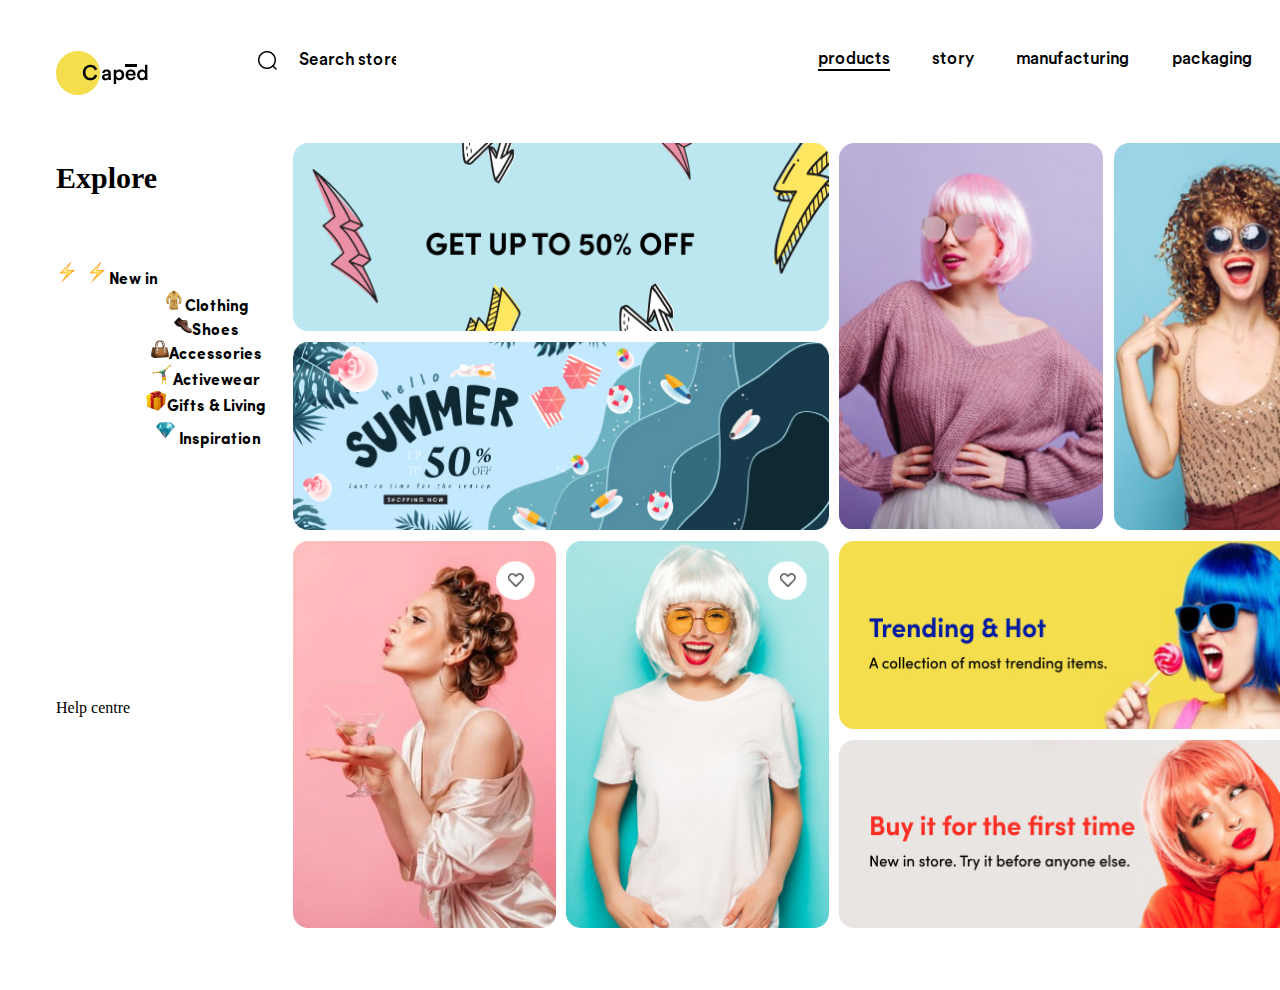
==== Week6/caped.html @ cd69f14c "Выполняю д/з" ====
<!DOCTYPE html>
<html lang="en">

<head>
    <meta charset="UTF-8">
    <meta http-equiv="X-UA-Compatible" content="IE=edge">
    <meta name="viewport" content="width=device-width, initial-scale=1.0">
    <title>Caped</title>
    <link rel="shortcut icon" href="assets/images/caped/Ellipse 1.svg">
    <link rel="stylesheet" href="assets/css/normalize.css">
    <link rel="stylesheet" href="assets/css/caped.css">
</head>

<body>
    <header class="header">
        <div class="div1">
            <img src="assets/images/caped/search.png" alt="search">
            <input type="search" name="search" value="Search store" class="input">
        </div>
        <div class="div2">
            <ul class="ul">
                <li><a href="">products</a></li>
                <li><a href="">story</a></li>
                <li><a href="">manufacturing</a></li>
                <li><a href="">packaging</a></li>
            </ul>
            <img src="assets/images/caped/Rectangle 4.svg" alt="line">
        </div>
        <div class="div3">
            <button type="button" class="button">
                <img src="assets/images/caped/basket.svg" alt="basket">
            </button>
            <button type="button" class="button">
                <img src="assets/images/caped/person.svg" alt="person">
            </button>
        </div>

    </header>
    <aside class="aside">
        <img src="assets/images/caped/Group 1.png" alt="logo">
        <h1 class="h1">Explore</h1>
        <div class="div4">
            <ul class="ul1">
                <li class="a">New in</li>
                <li class="b">Clothing</li>
                <li class="c">Shoes</li>
                <li class="d">Accessories</li>
                <li class="e">Activewear</li>
                <li class="f">Gifts & Living</li>
                <li class="g">Inspiration</li>
            </ul>
            <div>
                <img src="" alt="">
                <p>Help centre</p>
            </div>
        </div>
    </aside>
    <main class="main">
        <img src="assets/images/caped/W1.jpg" alt="image" class="img1">
        <img src="assets/images/caped/W7.jpg" alt="image" class="img2">
        <img src="assets/images/caped/W8.jpg" alt="image" class="img3">
        <img src="assets/images/caped/W2.jpg" alt="image" class="img4">
        <img src="assets/images/caped/W3.jpg" alt="image" class="img5">
        <img src="assets/images/caped/W4.png" alt="image" class="img6">
        <img src="assets/images/caped/W5.jpg" alt="image" class="img7">
        <img src="assets/images/caped/W6.png" alt="image" class="img8">
    </main>

</body>

</html>
---- Week6/assets/css/caped.css ----
body {
    display: grid;
    height: 990px;
    grid-template-columns: 20% 1fr;
    grid-template-rows: 143px 1fr;
}

.header {
    display: grid;
    height: 143px;
    grid-template-columns: 158px 1fr 434px 123px;
    grid-area: 1/2/1/3;
    box-sizing: border-box;
    margin-right: 52px;
    padding-top: 49px;
}

.div1 {
    display: flex;
    box-sizing: border-box;
    width: 158px;
    height: 198;
    justify-content: space-between;
    align-items: flex-start;
}

.input {
    width: 117px;
    border: 0;
    font-family: Circular Std, serif;
    font-style: normal;
    font-weight: normal;
    font-size: 17px;
}

.input::-ms-clear {
    display: none;
}

@font-face {
    font-family: 'Circular Std';
    src: local('Circular Std Medium'), local('Circular-Std-Medium'),
        url('/Week6/assets/fonts/CircularStd-Medium/CircularStd-Medium.woff2') format('woff2');
    font-weight: 500;
    font-style: normal;
}

.div2 {
    display: grid;
    grid-area: 1/3/1/3;
    box-sizing: border-box;
    align-content: start;
}

.ul {
    display: flex;
    margin-top: 0px;
    justify-content: space-between;
    list-style-type: none;
    margin-bottom: 0px;
    padding-left: 0px;
    font-family: Circular Std;
    font-style: normal;
    font-weight: normal;
    font-size: 17px;
}

a {
    text-decoration: none;
    color: black;
}

.div3 {
    display: grid;
    grid-area: 1/4/1/4;
    grid-template-columns: 24px 25px 24px;
    box-sizing: content-box;
    margin-left: 47px;
}

.button {
    width: 24px;
    height: 24px;
    padding: 0px;
    background-color: white;
    border: 0px;
}

.button:nth-child(2) {
    grid-area: 1/3/1/3;
}

.button:first-child {
    justify-self: end;
}

.aside {
    display: grid;
    grid-template-columns: 1fr;
    grid-template-rows: 90px 1fr;
    grid-area: 1/1/3/1;
    margin: 51px 42px 59.5px 56px;
}

.h1 {
    font-family: Sofia Pro sans-serif;
    font-style: normal;
    font-weight: 800;
    font-size: 30px;
}

@font-face {
    font-family: 'Sofia Pro';
    src: local('Sofia Pro Bold'), local('Sofia-Pro-Bold'),
        url('/Week6/assets/fonts/SofiaProBold/SofiaProBold.woff2') format('woff2');
    font-weight: 700;
    font-style: normal;
}

.div4 {
    display: flex;
    height: 687px;
    flex-wrap: wrap;
}

.ul1 {
    display: flex;
    width: 300px;
    flex-direction: column;
    list-style-type: none;
    padding: 0px;
    font-family: Sofia Pro;
    font-style: normal;
    font-weight: normal;
    font-size: 15.7099px;
    text-align: center;
}

ul.ul1 li.a::before {
    content: url('/Week6/assets/images/caped/image15.png');
}

ul.ul1 li.b::before {
    content: url('/Week6/assets/images/caped/image9.png');
}

ul.ul1 li.c::before {
    content: url('/Week6/assets/images/caped/image8.png');
}

ul.ul1 li.d::before {
    content: url('/Week6/assets/images/caped/image7.png');
}

ul.ul1 li.e::before {
    content: url('/Week6/assets/images/caped/image6.png');
}

ul.ul1 li.f::before {
    content: url('/Week6/assets/images/caped/image4.png');
}

ul.ul1 li.g::before {
    content: url('/Week6/assets/images/caped/image5.png');
}

.a {
    list-style-image: url('/Week6/assets/images/caped/image15.png');
    list-style-position: inside;
    text-align: start;
}

.main {
    display: grid;
    grid-template-columns: repeat(4, 1fr);
    grid-template-rows: repeat(4, 1fr);
    grid-area: 2/2/2/3;
    gap: 10.5px;
    box-sizing: border-box;
    justify-items: stretch;
    align-items: stretch;
    margin: 0px 52px 64px 37px;
    border-radius: 0 10px;
}

.img1 {
    grid-area: 1/1/1/3;
}

.img2 {
    grid-area: 1/3/3/3;
}

.img3 {
    grid-area: 1/4/3/4;
}

.img4 {
    grid-area: 2/1/2/3;
}

.img5 {
    grid-area: 3/1/5/1;
}

.img6 {
    grid-area: 3/2/5/2;
}

.img7 {
    grid-area: 3/3/3/5;
}

.img8 {
    grid-area: 4/3/4/5;
}
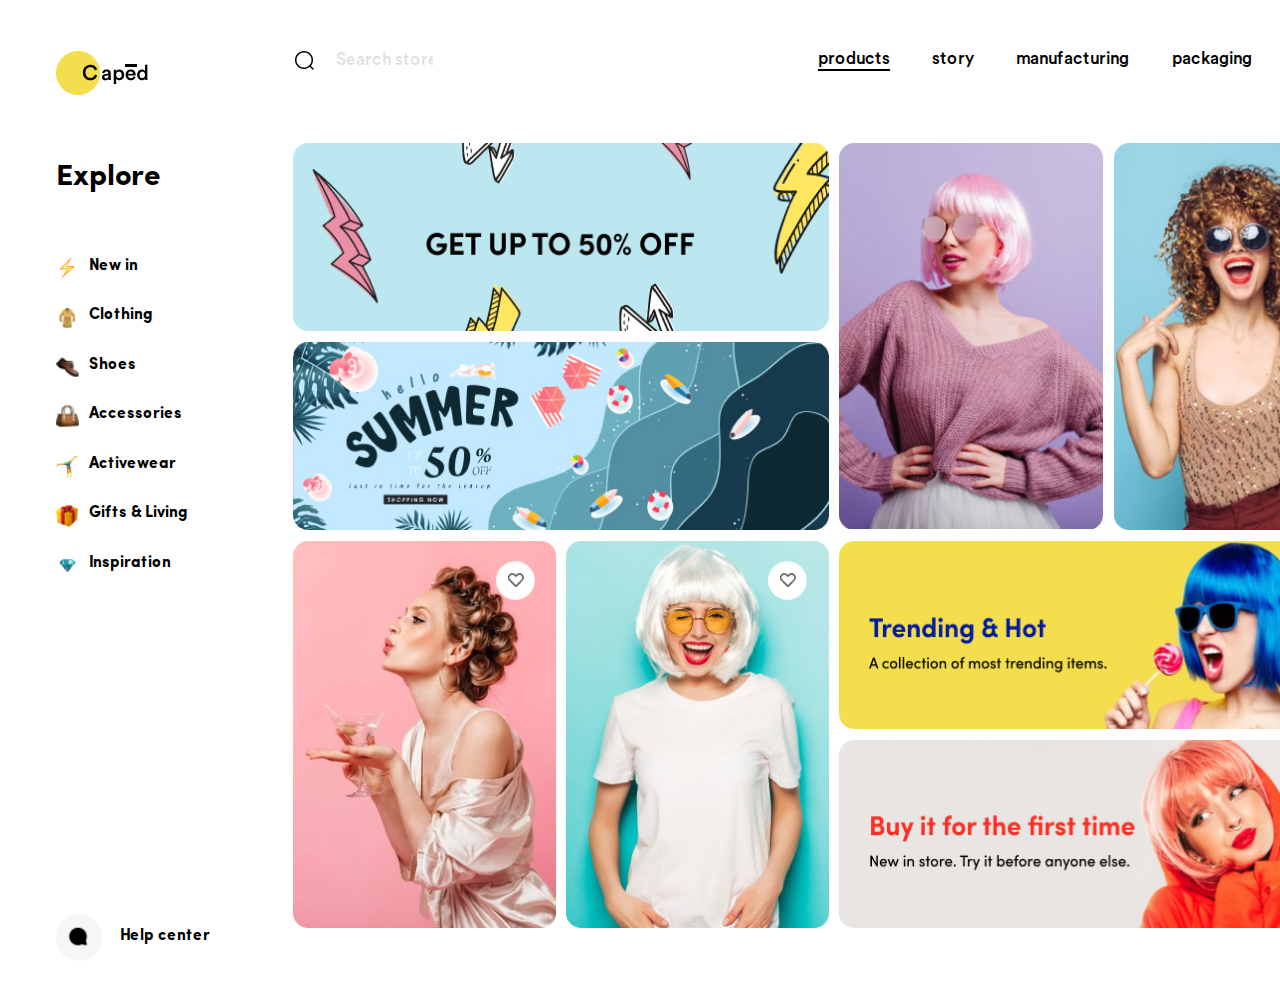
==== commit 3c212e49: "Сделала д/з" ====
--- a/Week6/caped.html
+++ b/Week6/caped.html
@@ -6,7 +6,7 @@
     <meta http-equiv="X-UA-Compatible" content="IE=edge">
     <meta name="viewport" content="width=device-width, initial-scale=1.0">
     <title>Caped</title>
-    <link rel="shortcut icon" href="assets/images/caped/Ellipse 1.svg">
+    <link rel="shortcut icon" href="assets/images/caped/Ellipse.svg">
     <link rel="stylesheet" href="assets/css/normalize.css">
     <link rel="stylesheet" href="assets/css/caped.css">
 </head>
@@ -24,7 +24,7 @@
                 <li><a href="">manufacturing</a></li>
                 <li><a href="">packaging</a></li>
             </ul>
-            <img src="assets/images/caped/Rectangle 4.svg" alt="line">
+            <img src="assets/images/caped/Rectangle4.svg" alt="line">
         </div>
         <div class="div3">
             <button type="button" class="button">
@@ -37,21 +37,31 @@
 
     </header>
     <aside class="aside">
-        <img src="assets/images/caped/Group 1.png" alt="logo">
+        <img src="assets/images/caped/Group1.png" alt="logo">
         <h1 class="h1">Explore</h1>
         <div class="div4">
             <ul class="ul1">
-                <li class="a">New in</li>
-                <li class="b">Clothing</li>
-                <li class="c">Shoes</li>
-                <li class="d">Accessories</li>
-                <li class="e">Activewear</li>
-                <li class="f">Gifts & Living</li>
-                <li class="g">Inspiration</li>
+                <li class="a"><img src="/Week6/assets/images/caped/image15.png" alt="icon" class="image"><span
+                        class="span">New
+                        in</span></li>
+                <li class="b"><img src="/Week6/assets/images/caped/image9.png" alt="icon" class="image"><span
+                        class="span">Clothing</span></li>
+                <li class="c"><img src="/Week6/assets/images/caped/image8.png" alt="icon" class="image"><span
+                        class="span">Shoes</span></li>
+                <li class="d"><img src="/Week6/assets/images/caped/image7.png" alt="icon" class="image"><span
+                        class="span">Accessories</span></li>
+                <li class="e"><img src="/Week6/assets/images/caped/image6.png" alt="icon" class="image"><span
+                        class="span">Activewear</span></li>
+                <li class="f"><img src="/Week6/assets/images/caped/image4.png" alt="icon" class="image"><span
+                        class="span">Gifts &
+                        Living</span>
+                </li>
+                <li class="g"><img src="/Week6/assets/images/caped/image5.png" alt="icon" class="image"><span
+                        class="span">Inspiration</span></li>
             </ul>
-            <div>
-                <img src="" alt="">
-                <p>Help centre</p>
+            <div class="div5">
+                <img src="assets/images/caped/Group41.png" alt="help" class="image-help">
+                <p class="p1">Help center</p>
             </div>
         </div>
     </aside>
--- a/Week6/assets/css/caped.css
+++ b/Week6/assets/css/caped.css
@@ -12,6 +12,7 @@
     grid-area: 1/2/1/3;
     box-sizing: border-box;
     margin-right: 52px;
+    margin-left: 37px;
     padding-top: 49px;
 }
 
@@ -19,18 +20,19 @@
     display: flex;
     box-sizing: border-box;
     width: 158px;
-    height: 198;
+    height: 198px;
     justify-content: space-between;
     align-items: flex-start;
 }
 
 .input {
     width: 117px;
-    border: 0;
-    font-family: Circular Std, serif;
+    font-family: 'Circular Std', serif;
     font-style: normal;
     font-weight: normal;
     font-size: 17px;
+    color: #00000025;
+    border: 0px;
 }
 
 .input::-ms-clear {
@@ -55,19 +57,19 @@
 .ul {
     display: flex;
     margin-top: 0px;
+    margin-bottom: 0px;
+    padding-left: 0px;
     justify-content: space-between;
     list-style-type: none;
-    margin-bottom: 0px;
-    padding-left: 0px;
-    font-family: Circular Std;
+    font-family: 'Circular Std';
     font-style: normal;
     font-weight: normal;
     font-size: 17px;
 }
 
 a {
+    color: black;
     text-decoration: none;
-    color: black;
 }
 
 .div3 {
@@ -97,13 +99,13 @@
 .aside {
     display: grid;
     grid-template-columns: 1fr;
-    grid-template-rows: 90px 1fr;
+    grid-template-rows: 90px 100px 1fr;
     grid-area: 1/1/3/1;
     margin: 51px 42px 59.5px 56px;
 }
 
 .h1 {
-    font-family: Sofia Pro sans-serif;
+    font-family: 'Sofia Pro', sans-serif;
     font-style: normal;
     font-weight: 800;
     font-size: 30px;
@@ -119,55 +121,57 @@
 
 .div4 {
     display: flex;
-    height: 687px;
+    height: 720px;
     flex-wrap: wrap;
 }
 
 .ul1 {
     display: flex;
-    width: 300px;
+    width: 150px;
+    height: 320px;
+    padding: 0px;
     flex-direction: column;
+    justify-content: space-between;
+    font-family: 'Sofia Pro';
+    font-style: normal;
+    font-weight: normal;
+    font-size: 15.7099px;
     list-style-type: none;
-    padding: 0px;
-    font-family: Sofia Pro;
+}
+
+.ul1 li {
+    display: flex;
+    width: 150px;
+    box-sizing: content-box;
+    justify-content: start;
+}
+
+.span {
+    margin-left: 10px;
+}
+
+.image {
+    width: 23px;
+    height: 23px;
+}
+
+.div5 {
+    display: flex;
+    width: 205px;
+    align-items: flex-end;
+}
+
+.image-help {
+    width: 47px;
+    height: 47px;
+}
+
+.p1 {
+    margin-left: 17px;
+    font-family: 'Sofia Pro';
     font-style: normal;
     font-weight: normal;
     font-size: 15.7099px;
-    text-align: center;
-}
-
-ul.ul1 li.a::before {
-    content: url('/Week6/assets/images/caped/image15.png');
-}
-
-ul.ul1 li.b::before {
-    content: url('/Week6/assets/images/caped/image9.png');
-}
-
-ul.ul1 li.c::before {
-    content: url('/Week6/assets/images/caped/image8.png');
-}
-
-ul.ul1 li.d::before {
-    content: url('/Week6/assets/images/caped/image7.png');
-}
-
-ul.ul1 li.e::before {
-    content: url('/Week6/assets/images/caped/image6.png');
-}
-
-ul.ul1 li.f::before {
-    content: url('/Week6/assets/images/caped/image4.png');
-}
-
-ul.ul1 li.g::before {
-    content: url('/Week6/assets/images/caped/image5.png');
-}
-
-.a {
-    list-style-image: url('/Week6/assets/images/caped/image15.png');
-    list-style-position: inside;
-    text-align: start;
 }
 
 .main {
@@ -177,9 +181,9 @@
     grid-area: 2/2/2/3;
     gap: 10.5px;
     box-sizing: border-box;
+    margin: 0px 52px 64px 37px;
     justify-items: stretch;
     align-items: stretch;
-    margin: 0px 52px 64px 37px;
     border-radius: 0 10px;
 }
 
